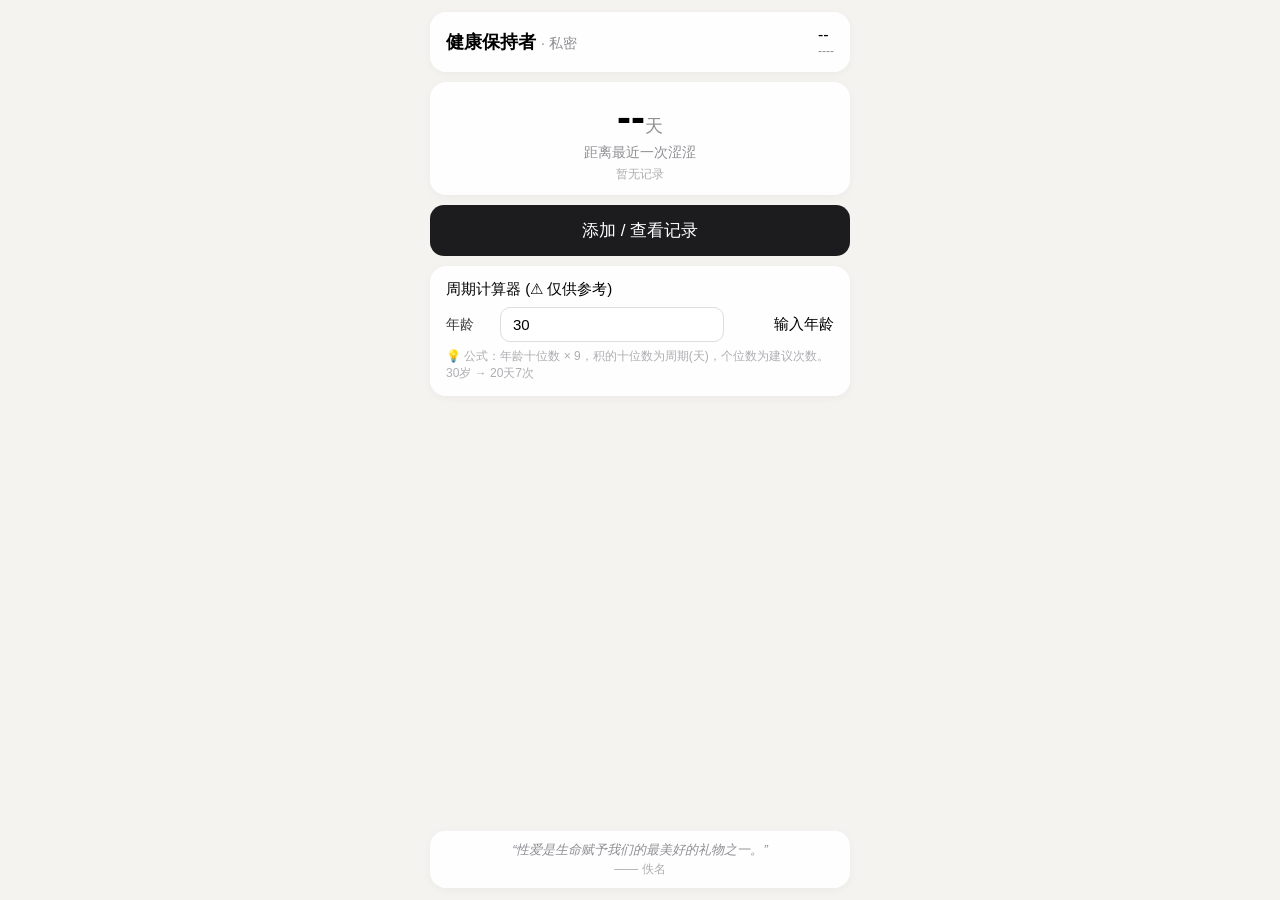
==== index.html @ 03ba1be9 "初始上传" ====
<!DOCTYPE html>
<html>
<head>
    <meta charset="utf-8">
    <meta name="viewport" content="initial-scale=1.0, maximum-scale=1.0, user-scalable=no" />
    <title>健康保持者</title>
    <script src="js/initdatabase.js"></script>
    <style>
        /* 你的原有样式保持不变，或者使用之前压缩的样式，这里不再重复，用简短样式代替 */
        * { margin:0; padding:0; box-sizing:border-box; }
        body { font-family: -apple-system, sans-serif; background: #f5f3f0; padding: 12px; min-height:100vh; display:flex; flex-direction:column; }
        .container { max-width:420px; margin:0 auto; flex:1; display:flex; flex-direction:column; gap:10px; }
        .card { background:rgba(255,255,255,0.92); border-radius:16px; padding:14px 16px; box-shadow:0 2px 10px rgba(0,0,0,0.04); }
        .header-card { display:flex; justify-content:space-between; align-items:center; }
        .header-card .app-title { font-size:18px; font-weight:600; }
        .header-card .date-main { font-size:16px; font-weight:500; }
        .header-card .date-sub { font-size:12px; color:#8e8e93; }
        .days-card { text-align:center; padding:12px 16px; }
        .days-card .number { font-size:42px; font-weight:700; }
        .days-card .number .unit { font-size:18px; font-weight:400; color:#8e8e93; }
        .days-card .label { font-size:14px; color:#8e8e93; margin-top:2px; }
        .days-card .sub-info { font-size:12px; color:#aeaeb2; margin-top:4px; }
        .btn-primary { display:block; width:100%; padding:14px 0; border:none; border-radius:14px; font-size:17px; font-weight:500; background:#1c1c1e; color:#fff; text-align:center; cursor:pointer; }
        .btn-primary:active { transform:scale(0.97); background:#3a3a3c; }
        .calc-card .calc-title { font-size:15px; font-weight:500; margin-bottom:8px; }
        .calc-row { display:flex; align-items:center; gap:10px; }
        .calc-row label { font-size:14px; color:#3a3a3c; min-width:44px; }
        .calc-row input { flex:1; padding:8px 12px; border:1px solid #e0dedc; border-radius:10px; font-size:15px; background:#fff; outline:none; }
        .calc-row .calc-result { font-size:15px; font-weight:500; text-align:right; min-width:100px; }
        .calc-row .calc-result .highlight { color:#007aff; font-weight:600; }
        .calc-hint { font-size:12px; color:#aeaeb2; margin-top:6px; }
        .quote-card { text-align:center; padding:10px 16px; border-top:1px solid rgba(0,0,0,0.04); margin-top:auto; }
        .quote-card .quote-text { font-size:13px; color:#8e8e93; font-style:italic; }
        .quote-card .quote-author { font-size:12px; color:#aeaeb2; margin-top:2px; }
    </style>
</head>
<body>
<div class="container">
    <div class="card header-card">
        <div class="app-title">健康保持者 <span style="font-size:14px;color:#8e8e93;font-weight:400;">· 私密</span></div>
        <div class="date-box">
            <div class="date-main" id="todayDate">--</div>
            <div class="date-sub" id="todayWeekday">----</div>
        </div>
    </div>
    <div class="card days-card">
        <div class="number"><span id="daysSince">--</span><span class="unit">天</span></div>
        <div class="label">距离最近一次涩涩</div>
        <div class="sub-info" id="lastDateInfo">暂无记录</div>
    </div>
    <button class="btn-primary" id="goToRecordBtn">添加 / 查看记录</button>
    <div class="card calc-card">
        <div class="calc-title">周期计算器 (⚠ 仅供参考)</div>
        <div class="calc-row">
            <label>年龄</label>
            <input type="number" id="ageInput" placeholder="20~99" min="20" max="99" value="30">
            <div class="calc-result" id="calcResult">输入年龄</div>
        </div>
        <div class="calc-hint">💡 公式：年龄十位数 × 9，积的十位数为周期(天)，个位数为建议次数。30岁 → 20天7次</div>
    </div>
    <div class="card quote-card">
        <div class="quote-text" id="quoteText">“性爱是生命赋予我们的最美好的礼物之一。”</div>
        <div class="quote-author" id="quoteAuthor">—— 佚名</div>
    </div>
</div>

<script>
    // 名言库
    var QUOTES = [
        { text: "身无彩凤双飞翼，心有灵犀一点通。", author: "——李商隐《无题》" },
        { text: "两情若是长久时，又岂在朝朝暮暮。", author: "——秦观《鹊桥仙》" },
        { text: "金风玉露一相逢，便胜却人间无数", author: "—— 秦观《鹊桥仙》" },
        { text: "窈窕淑女，君子好逑", author: "——《诗经·国风·周南》" },
        { text: "天空无日照，我恋始能停。", author: "——《万叶集》" },
        { text: "手枕にほそき腕ををさし入れて", author: "——松尾芭蕉" },
        { text: "愿我如星君如月，夜夜流光相皎洁", author: "—— 范成大《车遥遥篇》" },
        { text: "结发为夫妻，恩爱两不疑", author: "—— 苏武《留别妻》" }
    ];

    function getToday() {
        var d = new Date();
        return d.getFullYear() + '-' + String(d.getMonth()+1).padStart(2,'0') + '-' + String(d.getDate()).padStart(2,'0');
    }
    function formatDateChinese(dateStr) {
        var parts = dateStr.split('-');
        var weekdays = ['日','一','二','三','四','五','六'];
        var d = new Date(parts[0], parts[1]-1, parts[2]);
        return parts[0]+'年'+parseInt(parts[1])+'月'+parseInt(parts[2])+'日 周'+weekdays[d.getDay()];
    }
    function daysBetween(d1, d2) {
        return Math.floor((new Date(d2) - new Date(d1)) / (1000*60*60*24));
    }

    function renderUI() {
        var today = getToday();
        var parts = today.split('-');
        var weekdays = ['日','一','二','三','四','五','六'];
        var d = new Date(parts[0], parts[1]-1, parts[2]);
        document.getElementById('todayDate').textContent = parts[0]+'年'+parseInt(parts[1])+'月'+parseInt(parts[2])+'日';
        document.getElementById('todayWeekday').textContent = '星期'+weekdays[d.getDay()];

        if (window.DB && typeof window.DB.getLatestRecord === 'function') {
            window.DB.getLatestRecord().then(function(latest) {
                if (latest) {
                    var diff = daysBetween(latest.current_date, today);   // ✅ 正确
                    document.getElementById('daysSince').textContent = diff;
                    document.getElementById('lastDateInfo').textContent = '最近一次：'+formatDateChinese(latest.current_date); // ✅ 正确
                } else {
                    document.getElementById('daysSince').textContent = '--';
                    document.getElementById('lastDateInfo').textContent = '暂无记录，开始记录你的第一次 ✨';
                }
            }).catch(function(e) {
                console.error('getLatestRecord 失败:', e);   // 增加错误日志便于调试
                document.getElementById('daysSince').textContent = '?';
                document.getElementById('lastDateInfo').textContent = '加载失败';
            });} else {
            document.getElementById('daysSince').textContent = '?';
            document.getElementById('lastDateInfo').textContent = '数据库未就绪';
        }

        var idx = Math.floor(Math.random() * QUOTES.length);
        document.getElementById('quoteText').textContent = '“'+QUOTES[idx].text+'”';
        document.getElementById('quoteAuthor').textContent = QUOTES[idx].author;

        calculateFrequency();
    }

    function calculateFrequency() {
        var age = parseInt(document.getElementById('ageInput').value);
        var resultEl = document.getElementById('calcResult');
        if (isNaN(age) || age<20 || age>99) { resultEl.innerHTML='请输入 20~99'; return; }
        var tens = Math.floor(age/10);
        var product = tens * 9;
        var cycleDays = product - (product%10);
        var times = product%10;
        resultEl.innerHTML = '<span class="highlight">'+cycleDays+'</span> 天内 <span class="highlight">'+times+'</span> 次';
    }

    // 初始化
    async function initApp() {
        if (window.DB && window.DB.initDatabase) {
            try { await window.DB.initDatabase(); } catch(e) {}
        }
        renderUI();
        document.getElementById('goToRecordBtn').addEventListener('click', function() {
            location.href = 'records.html';
        });
        document.getElementById('ageInput').addEventListener('input', calculateFrequency);
        document.getElementById('ageInput').addEventListener('change', calculateFrequency);
    }

    document.addEventListener('plusready', initApp);
    if (typeof plus !== 'undefined' && plus.device) initApp();
</script>
</body>
</html>
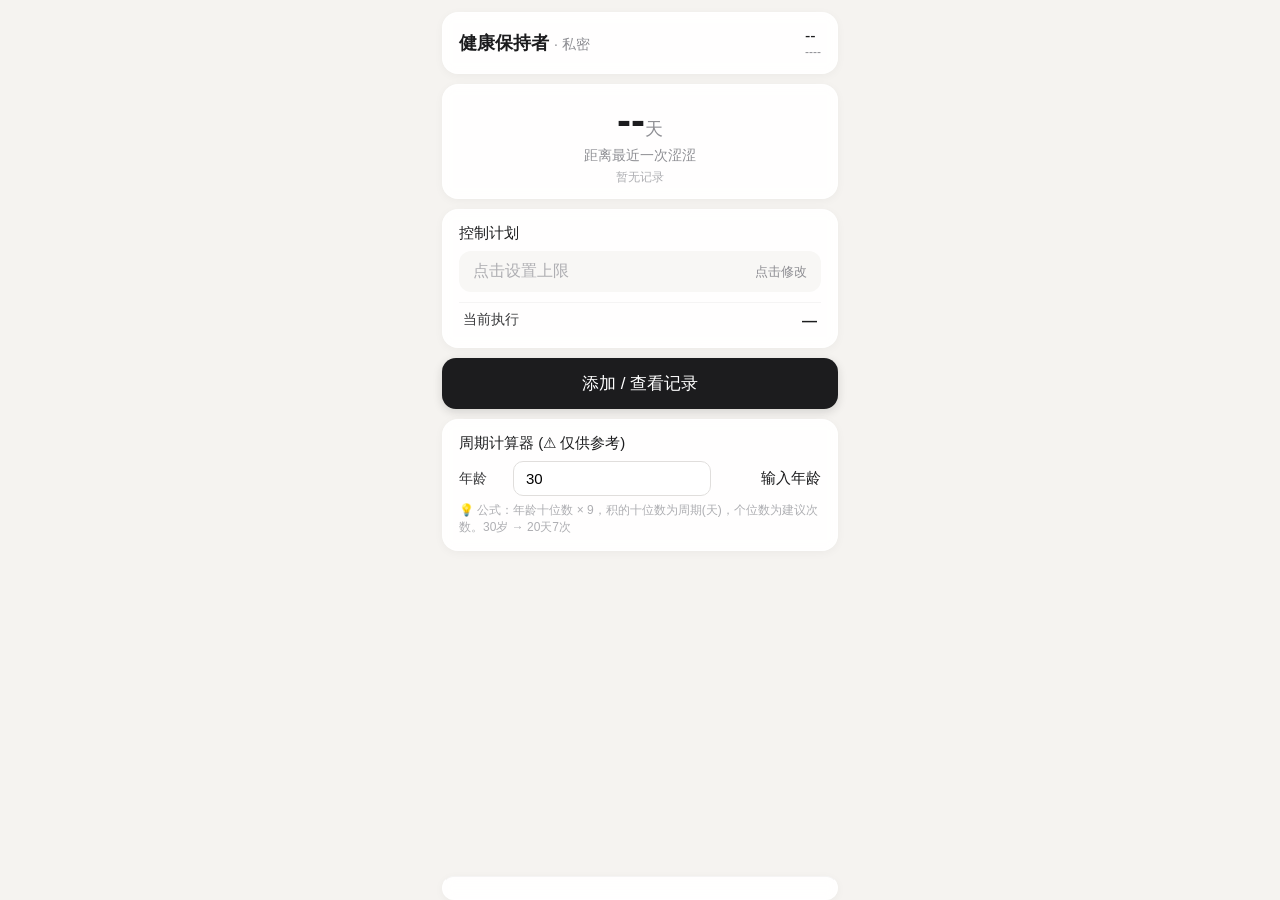
==== commit 25d2f211: "增加了计划制定，更注重个人 健康" ====
--- a/index.html
+++ b/index.html
@@ -5,37 +5,418 @@
     <meta name="viewport" content="initial-scale=1.0, maximum-scale=1.0, user-scalable=no" />
     <title>健康保持者</title>
     <script src="js/initdatabase.js"></script>
+    <script src="js/main.js"></script>
     <style>
-        /* 你的原有样式保持不变，或者使用之前压缩的样式，这里不再重复，用简短样式代替 */
-        * { margin:0; padding:0; box-sizing:border-box; }
-        body { font-family: -apple-system, sans-serif; background: #f5f3f0; padding: 12px; min-height:100vh; display:flex; flex-direction:column; }
-        .container { max-width:420px; margin:0 auto; flex:1; display:flex; flex-direction:column; gap:10px; }
-        .card { background:rgba(255,255,255,0.92); border-radius:16px; padding:14px 16px; box-shadow:0 2px 10px rgba(0,0,0,0.04); }
-        .header-card { display:flex; justify-content:space-between; align-items:center; }
-        .header-card .app-title { font-size:18px; font-weight:600; }
-        .header-card .date-main { font-size:16px; font-weight:500; }
-        .header-card .date-sub { font-size:12px; color:#8e8e93; }
-        .days-card { text-align:center; padding:12px 16px; }
-        .days-card .number { font-size:42px; font-weight:700; }
-        .days-card .number .unit { font-size:18px; font-weight:400; color:#8e8e93; }
-        .days-card .label { font-size:14px; color:#8e8e93; margin-top:2px; }
-        .days-card .sub-info { font-size:12px; color:#aeaeb2; margin-top:4px; }
-        .btn-primary { display:block; width:100%; padding:14px 0; border:none; border-radius:14px; font-size:17px; font-weight:500; background:#1c1c1e; color:#fff; text-align:center; cursor:pointer; }
-        .btn-primary:active { transform:scale(0.97); background:#3a3a3c; }
-        .calc-card .calc-title { font-size:15px; font-weight:500; margin-bottom:8px; }
-        .calc-row { display:flex; align-items:center; gap:10px; }
-        .calc-row label { font-size:14px; color:#3a3a3c; min-width:44px; }
-        .calc-row input { flex:1; padding:8px 12px; border:1px solid #e0dedc; border-radius:10px; font-size:15px; background:#fff; outline:none; }
-        .calc-row .calc-result { font-size:15px; font-weight:500; text-align:right; min-width:100px; }
-        .calc-row .calc-result .highlight { color:#007aff; font-weight:600; }
-        .calc-hint { font-size:12px; color:#aeaeb2; margin-top:6px; }
-        .quote-card { text-align:center; padding:10px 16px; border-top:1px solid rgba(0,0,0,0.04); margin-top:auto; }
-        .quote-card .quote-text { font-size:13px; color:#8e8e93; font-style:italic; }
-        .quote-card .quote-author { font-size:12px; color:#aeaeb2; margin-top:2px; }
+        /* =====================================================
+           全局重置 & 公共样式
+           ===================================================== */
+        * {
+            margin: 0;
+            padding: 0;
+            box-sizing: border-box;
+        }
+
+        html,
+        body {
+            height: 100%;
+            overflow: hidden;
+        }
+
+        body {
+            font-family: -apple-system, BlinkMacSystemFont, "Segoe UI", Roboto, "Helvetica Neue", Arial, sans-serif;
+            background: #f5f3f0;
+            color: #1c1c1e;
+            display: flex;
+            flex-direction: column;
+            padding: 0;
+        }
+
+        .container {
+            flex: 1;
+            display: flex;
+            flex-direction: column;
+            padding: 12px 12px 0 12px;
+            height: 100%;
+            max-width: 420px;
+            margin: 0 auto;
+            width: 100%;
+            gap: 10px;
+        }
+
+        .card {
+            background: rgba(255, 255, 255, 0.92);
+            backdrop-filter: blur(6px);
+            -webkit-backdrop-filter: blur(6px);
+            border-radius: 16px;
+            padding: 14px 16px;
+            box-shadow: 0 2px 10px rgba(0, 0, 0, 0.04);
+            border: 1px solid rgba(255, 255, 255, 0.5);
+        }
+
+        .btn-primary {
+            display: block;
+            width: 100%;
+            padding: 14px 0;
+            border: none;
+            border-radius: 14px;
+            font-size: 17px;
+            font-weight: 500;
+            cursor: pointer;
+            background: #1c1c1e;
+            color: #fff;
+            transition: all 0.15s ease;
+            text-align: center;
+            box-shadow: 0 3px 10px rgba(28, 28, 30, 0.15);
+        }
+        .btn-primary:active {
+            transform: scale(0.97);
+            background: #3a3a3c;
+        }
+
+        /* ---------- 模态框 ---------- */
+        .modal-overlay {
+            position: fixed;
+            top: 0;
+            left: 0;
+            right: 0;
+            bottom: 0;
+            background: rgba(0, 0, 0, 0.4);
+            backdrop-filter: blur(4px);
+            -webkit-backdrop-filter: blur(4px);
+            display: none;
+            align-items: center;
+            justify-content: center;
+            z-index: 999;
+            padding: 20px;
+        }
+        .modal-overlay.show {
+            display: flex;
+        }
+
+        .modal-box {
+            background: #ffffff;
+            border-radius: 20px;
+            max-width: 400px;
+            width: 100%;
+            padding: 24px 20px 20px;
+            box-shadow: 0 20px 60px rgba(0, 0, 0, 0.15);
+            animation: modalIn 0.25s ease;
+        }
+        @keyframes modalIn {
+            from {
+                transform: scale(0.95);
+                opacity: 0;
+            }
+            to {
+                transform: scale(1);
+                opacity: 1;
+            }
+        }
+
+        .modal-box h3 {
+            font-size: 18px;
+            font-weight: 600;
+            margin-bottom: 16px;
+            text-align: center;
+        }
+
+        .modal-field {
+            margin-bottom: 14px;
+        }
+        .modal-field label {
+            display: block;
+            font-size: 14px;
+            font-weight: 500;
+            color: #3a3a3c;
+            margin-bottom: 4px;
+        }
+        .modal-field input[type="text"],
+        .modal-field input[type="number"] {
+            width: 100%;
+            padding: 10px 12px;
+            border: 1px solid #e0dedc;
+            border-radius: 12px;
+            font-size: 15px;
+            background: #faf9f8;
+            outline: none;
+        }
+        .modal-field input:focus {
+            border-color: #1c1c1e;
+            background: #fff;
+        }
+        .modal-field input[readonly] {
+            background: #f0eeec;
+            color: #6e6e73;
+        }
+        .modal-field .checkbox-group {
+            display: flex;
+            align-items: center;
+            gap: 8px;
+            margin-top: 2px;
+        }
+        .modal-field .checkbox-group input[type="checkbox"] {
+            width: 20px;
+            height: 20px;
+            accent-color: #1c1c1e;
+            cursor: pointer;
+        }
+
+        .modal-buttons {
+            display: flex;
+            gap: 12px;
+            margin-top: 20px;
+        }
+        .modal-buttons button {
+            flex: 1;
+            padding: 12px 0;
+            border: none;
+            border-radius: 14px;
+            font-size: 16px;
+            font-weight: 500;
+            cursor: pointer;
+            transition: all 0.15s;
+        }
+        .modal-buttons .btn-cancel {
+            background: #f0eeec;
+            color: #3a3a3c;
+        }
+        .modal-buttons .btn-cancel:active {
+            background: #e0dedc;
+        }
+        .modal-buttons .btn-confirm {
+            background: #1c1c1e;
+            color: #fff;
+        }
+        .modal-buttons .btn-confirm:active {
+            background: #3a3a3c;
+        }
+        .modal-buttons .btn-danger {
+            background: #ff3b30;
+            color: #fff;
+        }
+        .modal-buttons .btn-danger:active {
+            background: #cc2d24;
+        }
+
+        .empty-tip {
+            text-align: center;
+            color: #8e8e93;
+            font-size: 15px;
+            padding: 40px 0;
+            flex: 1;
+            display: flex;
+            align-items: center;
+            justify-content: center;
+        }
+
+        /* =====================================================
+           首页特有样式
+           ===================================================== */
+        .header-card {
+            display: flex;
+            justify-content: space-between;
+            align-items: center;
+        }
+        .header-card .app-title {
+            font-size: 18px;
+            font-weight: 600;
+        }
+        .header-card .date-main {
+            font-size: 16px;
+            font-weight: 500;
+        }
+        .header-card .date-sub {
+            font-size: 12px;
+            color: #8e8e93;
+        }
+
+        .days-card {
+            text-align: center;
+            padding: 12px 16px;
+        }
+        .days-card .number {
+            font-size: 42px;
+            font-weight: 700;
+        }
+        .days-card .number .unit {
+            font-size: 18px;
+            font-weight: 400;
+            color: #8e8e93;
+        }
+        .days-card .label {
+            font-size: 14px;
+            color: #8e8e93;
+            margin-top: 2px;
+        }
+        .days-card .sub-info {
+            font-size: 12px;
+            color: #aeaeb2;
+            margin-top: 4px;
+        }
+
+        /* ---- 计划定制卡片 ---- */
+        .plan-card {
+            padding: 14px 16px;
+        }
+        .plan-card .plan-title {
+            font-size: 15px;
+            font-weight: 500;
+            color: #1c1c1e;
+            margin-bottom: 8px;
+        }
+        .plan-card .plan-current {
+            display: flex;
+            align-items: center;
+            justify-content: space-between;
+            background: #f8f7f5;
+            border-radius: 12px;
+            padding: 10px 14px;
+            margin-bottom: 10px;
+            cursor: pointer;
+            transition: background 0.15s;
+        }
+        .plan-card .plan-current:active {
+            background: #eeedeb;
+        }
+        .plan-card .plan-current .plan-target {
+            font-size: 16px;
+            font-weight: 500;
+            color: #1c1c1e;
+        }
+        .plan-card .plan-current .plan-target .empty {
+            color: #aeaeb2;
+            font-weight: 400;
+        }
+        .plan-card .plan-current .plan-edit-hint {
+            font-size: 13px;
+            color: #8e8e93;
+        }
+        .plan-card .plan-status {
+            display: flex;
+            align-items: center;
+            justify-content: space-between;
+            padding: 8px 4px 4px 4px;
+            border-top: 1px solid rgba(0, 0, 0, 0.04);
+        }
+        .plan-card .plan-status .status-label {
+            font-size: 14px;
+            color: #3a3a3c;
+        }
+        .plan-card .plan-status .status-value {
+            font-size: 15px;
+            font-weight: 600;
+        }
+        .plan-card .plan-status .status-value.within-limit {
+            color: #34c759;
+        }
+        .plan-card .plan-status .status-value.exceed-limit {
+            color: #ff9500;
+        }
+        .plan-card .plan-status .status-value.no-target {
+            color: #aeaeb2;
+            font-weight: 400;
+        }
+
+        /* ---- 计划弹窗 ---- */
+        .plan-modal .modal-box {
+            max-width: 340px;
+        }
+        .plan-modal .modal-field .hint {
+            font-size: 12px;
+            color: #aeaeb2;
+            margin-top: 2px;
+        }
+        .plan-modal .modal-field .range-row {
+            display: flex;
+            align-items: center;
+            gap: 8px;
+        }
+        .plan-modal .modal-field .range-row input {
+            width: 80px;
+            flex: none;
+            text-align: center;
+        }
+        .plan-modal .modal-field .range-row span {
+            color: #3a3a3c;
+            font-size: 15px;
+        }
+
+        /* ---- 计算器 ---- */
+        .calc-card .calc-title {
+            font-size: 15px;
+            font-weight: 500;
+            margin-bottom: 8px;
+        }
+        .calc-row {
+            display: flex;
+            align-items: center;
+            gap: 10px;
+        }
+        .calc-row label {
+            font-size: 14px;
+            color: #3a3a3c;
+            min-width: 44px;
+        }
+        .calc-row input {
+            flex: 1;
+            padding: 8px 12px;
+            border: 1px solid #e0dedc;
+            border-radius: 10px;
+            font-size: 15px;
+            background: #fff;
+            outline: none;
+        }
+        .calc-row .calc-result {
+            font-size: 15px;
+            font-weight: 500;
+            text-align: right;
+            min-width: 100px;
+        }
+        .calc-row .calc-result .highlight {
+            color: #007aff;
+            font-weight: 600;
+        }
+        .calc-hint {
+            font-size: 12px;
+            color: #aeaeb2;
+            margin-top: 6px;
+        }
+
+        /* ---- 名言 ---- */
+        .quote-card {
+            text-align: center;
+            padding: 10px 16px;
+            border-top: 1px solid rgba(0, 0, 0, 0.04);
+            margin-top: auto;
+        }
+        .quote-card .quote-text {
+            font-size: 13px;
+            color: #8e8e93;
+            font-style: italic;
+        }
+        .quote-card .quote-author {
+            font-size: 12px;
+            color: #aeaeb2;
+            margin-top: 2px;
+        }
+
+        /* ---- 响应式 ---- */
+        @media (max-width: 400px) {
+            .container {
+                padding: 8px 8px 0 8px;
+            }
+            .modal-box {
+                padding: 20px 16px;
+            }
+            .plan-modal .modal-field .range-row input {
+                width: 60px;
+            }
+        }
     </style>
 </head>
 <body>
 <div class="container">
+    <!-- 标题 + 日期 -->
     <div class="card header-card">
         <div class="app-title">健康保持者 <span style="font-size:14px;color:#8e8e93;font-weight:400;">· 私密</span></div>
         <div class="date-box">
@@ -43,12 +424,33 @@
             <div class="date-sub" id="todayWeekday">----</div>
         </div>
     </div>
+
+    <!-- 距离天数 -->
     <div class="card days-card">
         <div class="number"><span id="daysSince">--</span><span class="unit">天</span></div>
         <div class="label">距离最近一次涩涩</div>
         <div class="sub-info" id="lastDateInfo">暂无记录</div>
     </div>
+
+    <!-- 计划定制卡片 -->
+    <div class="card plan-card">
+        <div class="plan-title">控制计划</div>
+        <div class="plan-current" id="planTargetDisplay">
+            <span class="plan-target" id="planTargetText">
+                <span class="empty">点击设置上限</span>
+            </span>
+            <span class="plan-edit-hint">点击修改</span>
+        </div>
+        <div class="plan-status">
+            <span class="status-label">当前执行</span>
+            <span class="status-value" id="planStatusValue">—</span>
+        </div>
+    </div>
+
+    <!-- 主按钮 -->
     <button class="btn-primary" id="goToRecordBtn">添加 / 查看记录</button>
+
+    <!-- 计算器 -->
     <div class="card calc-card">
         <div class="calc-title">周期计算器 (⚠ 仅供参考)</div>
         <div class="calc-row">
@@ -58,90 +460,308 @@
         </div>
         <div class="calc-hint">💡 公式：年龄十位数 × 9，积的十位数为周期(天)，个位数为建议次数。30岁 → 20天7次</div>
     </div>
+
+    <!-- 名言 -->
     <div class="card quote-card">
-        <div class="quote-text" id="quoteText">“性爱是生命赋予我们的最美好的礼物之一。”</div>
-        <div class="quote-author" id="quoteAuthor">—— 佚名</div>
+        <div class="quote-text" id="quoteText"></div>
+        <div class="quote-author" id="quoteAuthor"></div>
     </div>
 </div>
 
+<!-- 计划设置弹窗 -->
+<div class="modal-overlay plan-modal" id="planModal">
+    <div class="modal-box">
+        <h3>设定控制上限</h3>
+        <div class="modal-field">
+            <label>每 <span id="planCycleLabel">7</span> 天内不超过 <span id="planCountLabel">3</span> 次</label>
+            <div class="range-row">
+                <input type="number" id="planCycleInput" min="1" max="90" value="7">
+                <span>天内</span>
+                <input type="number" id="planCountInput" min="1" max="30" value="3">
+                <span>次（上限）</span>
+            </div>
+            <div class="hint">💡 设定一个适合你自身节奏的控制上限，帮助健康管理</div>
+        </div>
+        <div class="modal-buttons">
+            <button class="btn-danger" id="planClearBtn">清除上限</button>
+            <button class="btn-cancel" id="planCancelBtn">取消</button>
+            <button class="btn-confirm" id="planConfirmBtn">保存</button>
+        </div>
+    </div>
+</div>
+
 <script>
-    // 名言库
-    var QUOTES = [
-        { text: "身无彩凤双飞翼，心有灵犀一点通。", author: "——李商隐《无题》" },
-        { text: "两情若是长久时，又岂在朝朝暮暮。", author: "——秦观《鹊桥仙》" },
-        { text: "金风玉露一相逢，便胜却人间无数", author: "—— 秦观《鹊桥仙》" },
-        { text: "窈窕淑女，君子好逑", author: "——《诗经·国风·周南》" },
-        { text: "天空无日照，我恋始能停。", author: "——《万叶集》" },
-        { text: "手枕にほそき腕ををさし入れて", author: "——松尾芭蕉" },
-        { text: "愿我如星君如月，夜夜流光相皎洁", author: "—— 范成大《车遥遥篇》" },
-        { text: "结发为夫妻，恩爱两不疑", author: "—— 苏武《留别妻》" }
-    ];
-
-    function getToday() {
-        var d = new Date();
-        return d.getFullYear() + '-' + String(d.getMonth()+1).padStart(2,'0') + '-' + String(d.getDate()).padStart(2,'0');
+    // =====================================================
+    //  内联后备
+    // =====================================================
+    if (typeof getToday === 'undefined') {
+        window.getToday = function() {
+            var d = new Date();
+            return d.getFullYear() + '-' +
+                String(d.getMonth() + 1).padStart(2, '0') + '-' +
+                String(d.getDate()).padStart(2, '0');
+        };
+        window.formatDateChinese = function(dateStr) {
+            var parts = dateStr.split('-');
+            var weekdays = ['日', '一', '二', '三', '四', '五', '六'];
+            var d = new Date(parts[0], parts[1] - 1, parts[2]);
+            return parts[0] + '年' + parseInt(parts[1]) + '月' + parseInt(parts[2]) + '日 周' + weekdays[d.getDay()];
+        };
+        window.daysBetween = function(d1, d2) {
+            return Math.floor((new Date(d2) - new Date(d1)) / (1000 * 60 * 60 * 24));
+        };
+        window.QUOTES = [
+            { text: "身无彩凤双飞翼，心有灵犀一点通。", author: "——李商隐《无题》" },
+            { text: "两情若是长久时，又岂在朝朝暮暮。", author: "——秦观《鹊桥仙》" },
+            { text: "金风玉露一相逢，便胜却人间无数", author: "—— 秦观《鹊桥仙》" },
+            { text: "窈窕淑女，君子好逑", author: "——《诗经·国风·周南》" },
+            { text: "天空无日照，我恋始能停。", author: "——《万叶集》" },
+            { text: "手枕にほそき腕ををさし入れて", author: "——松尾芭蕉" },
+            { text: "愿我如星君如月，夜夜流光相皎洁", author: "—— 范成大《车遥遥篇》" },
+            { text: "结发为夫妻，恩爱两不疑", author: "—— 苏武《留别妻》" }
+        ];
     }
-    function formatDateChinese(dateStr) {
-        var parts = dateStr.split('-');
-        var weekdays = ['日','一','二','三','四','五','六'];
-        var d = new Date(parts[0], parts[1]-1, parts[2]);
-        return parts[0]+'年'+parseInt(parts[1])+'月'+parseInt(parts[2])+'日 周'+weekdays[d.getDay()];
-    }
-    function daysBetween(d1, d2) {
-        return Math.floor((new Date(d2) - new Date(d1)) / (1000*60*60*24));
-    }
-
+
+    // =====================================================
+    //  计划定制模块（控制型）
+    // =====================================================
+    (function() {
+        var PLAN_STORAGE_KEY = 'intimate_plan';
+
+        function formatDate(date) {
+            return date.getFullYear() + '-' +
+                String(date.getMonth() + 1).padStart(2, '0') + '-' +
+                String(date.getDate()).padStart(2, '0');
+        }
+
+        function loadPlan() {
+            try {
+                if (typeof plus === 'undefined') return null;
+                var raw = plus.storage.getItem(PLAN_STORAGE_KEY);
+                if (raw) {
+                    var data = JSON.parse(raw);
+                    if (data && typeof data.cycle === 'number' && typeof data.count === 'number') {
+                        return data;
+                    }
+                }
+                return null;
+            } catch (e) {
+                console.warn('读取计划失败:', e);
+                return null;
+            }
+        }
+
+        function savePlan(cycle, count) {
+            try {
+                if (typeof plus === 'undefined') return false;
+                plus.storage.setItem(PLAN_STORAGE_KEY, JSON.stringify({ cycle: cycle, count: count }));
+                return true;
+            } catch (e) {
+                console.error('保存计划失败:', e);
+                return false;
+            }
+        }
+
+        function clearPlan() {
+            try {
+                if (typeof plus === 'undefined') return false;
+                plus.storage.removeItem(PLAN_STORAGE_KEY);
+                return true;
+            } catch (e) {
+                console.error('清除计划失败:', e);
+                return false;
+            }
+        }
+
+        async function calculateActual(cycle, count) {
+            var today = window.getToday();
+            var startDate = new Date();
+            startDate.setDate(startDate.getDate() - cycle + 1);
+            var fmt = (typeof window.DB !== 'undefined' && typeof window.DB.formatDate === 'function') ?
+                window.DB.formatDate :
+                formatDate;
+            var startStr = fmt(startDate);
+
+            try {
+                var records = await window.DB.getAllRecords();
+                var inRange = records.filter(function(r) {
+                    return r.current_date >= startStr && r.current_date <= today;
+                });
+                var actualCount = inRange.length;
+                var exceed = actualCount > count;
+                return { actualCount: actualCount, exceed: exceed, limit: count, cycle: cycle };
+            } catch (e) {
+                console.error('计算执行情况失败:', e);
+                return { actualCount: 0, exceed: false, limit: count, cycle: cycle, error: true };
+            }
+        }
+
+        async function renderPlan() {
+            var plan = loadPlan();
+            var targetTextEl = document.getElementById('planTargetText');
+            var statusValueEl = document.getElementById('planStatusValue');
+
+            if (!plan) {
+                targetTextEl.innerHTML = '<span class="empty">点击设置上限</span>';
+                statusValueEl.textContent = '未设定上限';
+                statusValueEl.className = 'status-value no-target';
+                return;
+            }
+
+            targetTextEl.textContent = '每 ' + plan.cycle + ' 天 ≤ ' + plan.count + ' 次';
+
+            var result = await calculateActual(plan.cycle, plan.count);
+            if (result.error) {
+                statusValueEl.textContent = '计算失败';
+                statusValueEl.className = 'status-value no-target';
+                return;
+            }
+
+            document.getElementById('planCycleLabel').textContent = plan.cycle;
+            document.getElementById('planCountLabel').textContent = plan.count;
+
+            if (result.exceed) {
+                var over = result.actualCount - result.limit;
+                statusValueEl.textContent = '已超过上限 ' + over + ' 次';
+                statusValueEl.className = 'status-value exceed-limit';
+            } else {
+                statusValueEl.textContent = '未超过上限（' + result.actualCount + '/' + result.limit + '）';
+                statusValueEl.className = 'status-value within-limit';
+            }
+        }
+
+        function openPlanModal() {
+            var plan = loadPlan();
+            if (plan) {
+                document.getElementById('planCycleInput').value = plan.cycle;
+                document.getElementById('planCountInput').value = plan.count;
+                document.getElementById('planCycleLabel').textContent = plan.cycle;
+                document.getElementById('planCountLabel').textContent = plan.count;
+            } else {
+                document.getElementById('planCycleInput').value = 7;
+                document.getElementById('planCountInput').value = 3;
+                document.getElementById('planCycleLabel').textContent = 7;
+                document.getElementById('planCountLabel').textContent = 3;
+            }
+            document.getElementById('planModal').classList.add('show');
+        }
+
+        function closePlanModal() {
+            document.getElementById('planModal').classList.remove('show');
+        }
+
+        function bindPlanEvents() {
+            var cycleInput = document.getElementById('planCycleInput');
+            var countInput = document.getElementById('planCountInput');
+
+            cycleInput.addEventListener('input', function() {
+                document.getElementById('planCycleLabel').textContent = this.value || 1;
+            });
+            countInput.addEventListener('input', function() {
+                document.getElementById('planCountLabel').textContent = this.value || 1;
+            });
+
+            document.getElementById('planConfirmBtn').addEventListener('click', function() {
+                var cycle = parseInt(cycleInput.value) || 7;
+                var count = parseInt(countInput.value) || 3;
+                if (cycle < 1) cycle = 1;
+                if (count < 1) count = 1;
+                savePlan(cycle, count);
+                closePlanModal();
+                renderPlan();
+                if (typeof plus !== 'undefined') {
+                    plus.ui.toast('✅ 上限已更新');
+                }
+            });
+
+            document.getElementById('planClearBtn').addEventListener('click', function() {
+                if (confirm('确定要清除当前上限吗？')) {
+                    clearPlan();
+                    closePlanModal();
+                    renderPlan();
+                    if (typeof plus !== 'undefined') {
+                        plus.ui.toast('已清除上限');
+                    }
+                }
+            });
+
+            document.getElementById('planCancelBtn').addEventListener('click', closePlanModal);
+
+            document.getElementById('planModal').addEventListener('click', function(e) {
+                if (e.target === this) closePlanModal();
+            });
+
+            document.getElementById('planTargetDisplay').addEventListener('click', openPlanModal);
+        }
+
+        window.renderPlan = renderPlan;
+        window.bindPlanEvents = bindPlanEvents;
+    })();
+
+    // =====================================================
+    //  原有功能
+    // =====================================================
     function renderUI() {
         var today = getToday();
         var parts = today.split('-');
-        var weekdays = ['日','一','二','三','四','五','六'];
-        var d = new Date(parts[0], parts[1]-1, parts[2]);
-        document.getElementById('todayDate').textContent = parts[0]+'年'+parseInt(parts[1])+'月'+parseInt(parts[2])+'日';
-        document.getElementById('todayWeekday').textContent = '星期'+weekdays[d.getDay()];
-
-        if (window.DB && typeof window.DB.getLatestRecord === 'function') {
-            window.DB.getLatestRecord().then(function(latest) {
-                if (latest) {
-                    var diff = daysBetween(latest.current_date, today);   // ✅ 正确
-                    document.getElementById('daysSince').textContent = diff;
-                    document.getElementById('lastDateInfo').textContent = '最近一次：'+formatDateChinese(latest.current_date); // ✅ 正确
-                } else {
-                    document.getElementById('daysSince').textContent = '--';
-                    document.getElementById('lastDateInfo').textContent = '暂无记录，开始记录你的第一次 ✨';
-                }
-            }).catch(function(e) {
-                console.error('getLatestRecord 失败:', e);   // 增加错误日志便于调试
-                document.getElementById('daysSince').textContent = '?';
-                document.getElementById('lastDateInfo').textContent = '加载失败';
-            });} else {
+        var weekdays = ['日', '一', '二', '三', '四', '五', '六'];
+        var d = new Date(parts[0], parts[1] - 1, parts[2]);
+        document.getElementById('todayDate').textContent = parts[0] + '年' + parseInt(parts[1]) + '月' + parseInt(parts[2]) + '日';
+        document.getElementById('todayWeekday').textContent = '星期' + weekdays[d.getDay()];
+
+        if (window.DB && typeof window.DB.getLatestRecord === 'function') {
+            window.DB.getLatestRecord().then(function(latest) {
+                if (latest) {
+                    var diff = daysBetween(latest.current_date, today);
+                    document.getElementById('daysSince').textContent = diff;
+                    document.getElementById('lastDateInfo').textContent = '最近一次：' + formatDateChinese(latest.current_date);
+                } else {
+                    document.getElementById('daysSince').textContent = '--';
+                    document.getElementById('lastDateInfo').textContent = '暂无记录，开始记录你的第一次 ✨';
+                }
+            }).catch(function(e) {
+                console.error('getLatestRecord 失败:', e);
+                document.getElementById('daysSince').textContent = '?';
+                document.getElementById('lastDateInfo').textContent = '加载失败';
+            });
+        } else {
             document.getElementById('daysSince').textContent = '?';
             document.getElementById('lastDateInfo').textContent = '数据库未就绪';
         }
 
         var idx = Math.floor(Math.random() * QUOTES.length);
-        document.getElementById('quoteText').textContent = '“'+QUOTES[idx].text+'”';
+        document.getElementById('quoteText').textContent = '“' + QUOTES[idx].text + '”';
         document.getElementById('quoteAuthor').textContent = QUOTES[idx].author;
 
         calculateFrequency();
+
+        if (typeof window.renderPlan === 'function') {
+            window.renderPlan();
+        }
     }
 
     function calculateFrequency() {
         var age = parseInt(document.getElementById('ageInput').value);
         var resultEl = document.getElementById('calcResult');
-        if (isNaN(age) || age<20 || age>99) { resultEl.innerHTML='请输入 20~99'; return; }
-        var tens = Math.floor(age/10);
+        if (isNaN(age) || age < 20 || age > 99) {
+            resultEl.innerHTML = '请输入 20~99';
+            return;
+        }
+        var tens = Math.floor(age / 10);
         var product = tens * 9;
-        var cycleDays = product - (product%10);
-        var times = product%10;
-        resultEl.innerHTML = '<span class="highlight">'+cycleDays+'</span> 天内 <span class="highlight">'+times+'</span> 次';
+        var cycleDays = product - (product % 10);
+        var times = product % 10;
+        resultEl.innerHTML = '<span class="highlight">' + cycleDays + '</span> 天内 <span class="highlight">' + times + '</span> 次';
     }
 
-    // 初始化
     async function initApp() {
         if (window.DB && window.DB.initDatabase) {
             try { await window.DB.initDatabase(); } catch(e) {}
         }
         renderUI();
+        if (typeof window.bindPlanEvents === 'function') {
+            window.bindPlanEvents();
+        }
         document.getElementById('goToRecordBtn').addEventListener('click', function() {
             location.href = 'records.html';
         });
